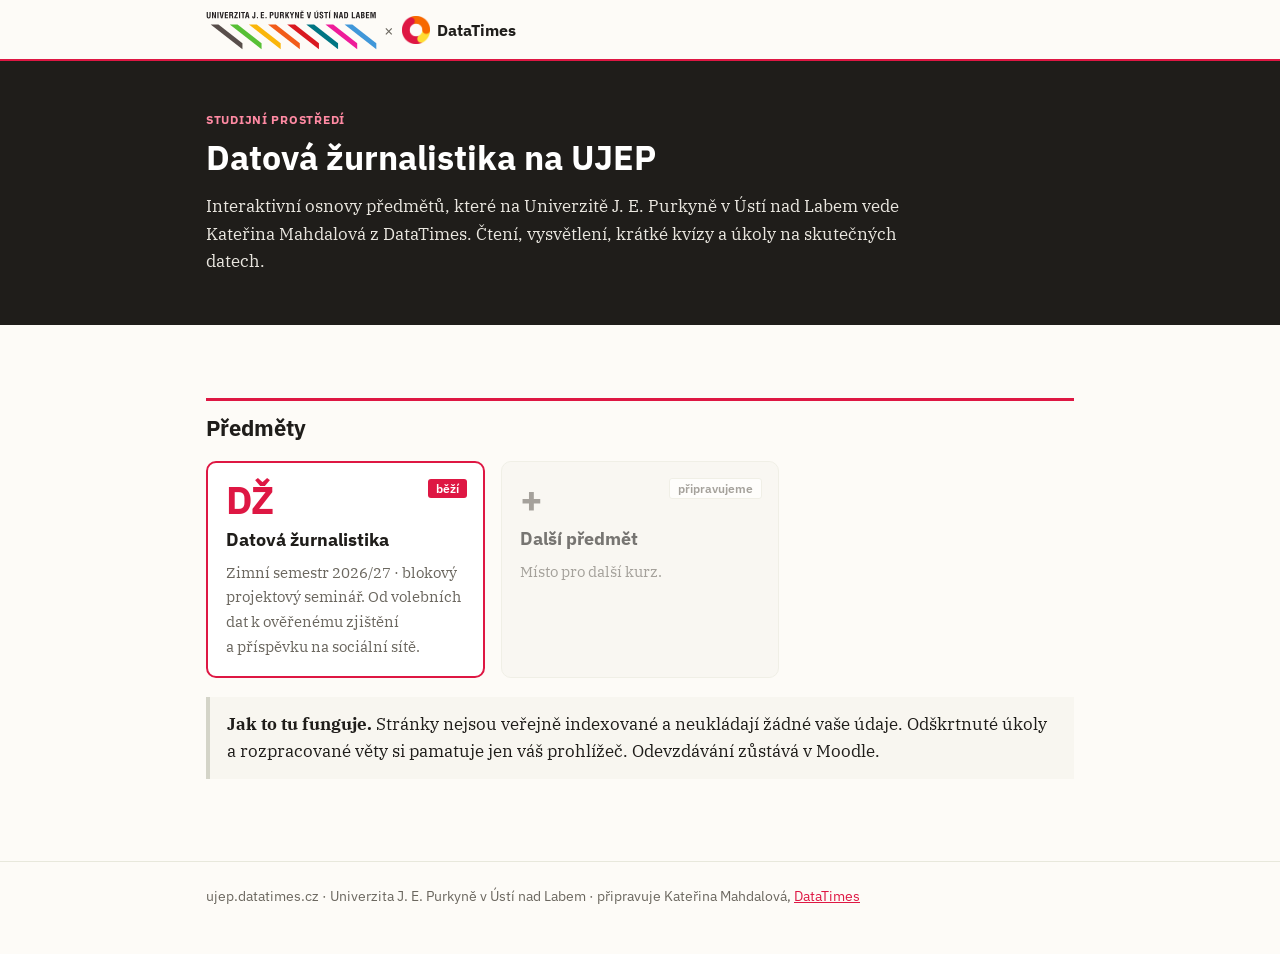
==== index.html @ 24a15c24 "Studijní prostředí UJEP × DataTimes: rozcestník, osnova DŽ, kapitoly 1 a 2 Co-Authored-By: Claude Op" ====
<!doctype html>
<html lang="cs">
<head>
<meta charset="utf-8">
<meta name="viewport" content="width=device-width, initial-scale=1">
<meta name="robots" content="noindex, nofollow">
<title>UJEP × DataTimes</title>
<link rel="preconnect" href="https://fonts.googleapis.com">
<link rel="preconnect" href="https://fonts.gstatic.com" crossorigin>
<link rel="stylesheet" href="https://fonts.googleapis.com/css2?family=IBM+Plex+Sans:wght@400;500;600;700&family=IBM+Plex+Serif:ital,wght@0,400;0,600;1,400&display=swap">
<link rel="stylesheet" href="assets/style.css">
</head>
<body>
<header class="top"><div class="wrap">
  <a class="brand" href="index.html"><img class="ujep" src="assets/ujep-logo.svg" alt="UJEP"><span class="x">×</span><img src="assets/datatimes-logo.png" alt="">DataTimes</a>
</div></header>

<section class="hero"><div class="wrap">
  <p class="lbl">Studijní prostředí</p>
  <h1>Datová žurnalistika na UJEP</h1>
  <p>Interaktivní osnovy předmětů, které na Univerzitě J. E. Purkyně v&nbsp;Ústí nad Labem vede Kateřina Mahdalová z&nbsp;DataTimes. Čtení, vysvětlení, krátké kvízy a&nbsp;úkoly na skutečných datech.</p>
</div></section>

<main class="wrap">
<h2>Předměty</h2>
<div class="tiles">
  <a class="tile now" href="datova-zurnalistika/index.html">
    <span class="badge next">běží</span>
    <span class="n">DŽ</span>
    <h3>Datová žurnalistika</h3>
    <p>Zimní semestr 2026/27 · blokový projektový seminář. Od volebních dat k&nbsp;ověřenému zjištění a&nbsp;příspěvku na sociální sítě.</p>
  </a>
  <div class="tile off">
    <span class="badge later">připravujeme</span>
    <span class="n">+</span>
    <h3>Další předmět</h3>
    <p>Místo pro další kurz.</p>
  </div>
</div>

<div class="box">
  <p><strong>Jak to tu funguje.</strong> Stránky nejsou veřejně indexované a&nbsp;neukládají žádné vaše údaje. Odškrtnuté úkoly a&nbsp;rozpracované věty si pamatuje jen váš prohlížeč. Odevzdávání zůstává v&nbsp;Moodle.</p>
</div>
</main>

<footer><div class="wrap">ujep.datatimes.cz · Univerzita J. E. Purkyně v&nbsp;Ústí nad Labem · připravuje Kateřina Mahdalová, <a href="https://www.mahdalova-skop.cz/">DataTimes</a></div></footer>
</body>
</html>
---- assets/style.css ----
/* ujep.datatimes.cz – studijní prostředí. Paleta a písma DataTimes. */
:root {
  --brand: #de1743;
  --brand-hover: #c5143c;
  --brand-tint: #fff4f6;
  --paper: #fdfbf7;
  --wash: #f8f6f0;
  --line: #e8e8dc;
  --line-strong: #d4d4c8;
  --ink: #1f1d1a;
  --muted: #6b675f;
  --teal: #0e839e;
  --teal-tint: #e5fdfc;
  --orange: #f76800;
  --orange-tint: #fff3e8;
  --navy: #6267a3;
  --navy-tint: #eef0fa;
  --card: #ffffff;
  --sans: 'IBM Plex Sans', system-ui, sans-serif;
  --serif: 'IBM Plex Serif', Georgia, serif;
}
* { box-sizing: border-box; }
html { -webkit-text-size-adjust: 100%; scroll-behavior: smooth; }
body { margin: 0; background: var(--paper); color: var(--ink); font: 17px/1.62 var(--serif); }
h1, h2, h3, h4, nav, .lbl, .meta, th, button, .btn, .badge, .date, .crumbs, label, input, select { font-family: var(--sans); }
a { color: var(--brand); }
a:hover { color: var(--brand-hover); }

/* Hlavička */
.top { border-bottom: 2px solid var(--brand); background: var(--paper); position: sticky; top: 0; z-index: 10; }
.top .wrap { display: flex; align-items: center; gap: 1rem; flex-wrap: wrap; padding-top: .6rem; padding-bottom: .6rem; }
.brand { display: flex; align-items: center; gap: .45rem; font: 700 1rem var(--sans); color: var(--ink); text-decoration: none; }
.brand img { height: 28px; width: 28px; }
.brand img.ujep { height: 40px; width: auto; }
.brand .x { color: var(--muted); font-weight: 400; }
.brand b { color: var(--brand); }
.qq .why ul { margin: .3rem 0 0; }
.top nav { display: flex; gap: .2rem; flex-wrap: wrap; margin-left: auto; }
.top nav a { padding: .25rem .6rem; border-radius: 4px; color: var(--ink); text-decoration: none; font-weight: 500; font-size: .9rem; }
.top nav a[aria-current] { background: var(--brand); color: #fff; }
.crumbs { font-size: .82rem; color: var(--muted); margin-bottom: 1rem; }
.crumbs a { color: var(--muted); }

.wrap { max-width: 900px; margin: 0 auto; padding-left: 16px; padding-right: 16px; }
main.wrap { padding-top: 1.6rem; padding-bottom: 4rem; }
h1 { font-size: 2.1rem; line-height: 1.12; margin: 0 0 .5rem; }
h2 { font-size: 1.4rem; line-height: 1.25; margin: 3rem 0 .8rem; padding-top: .8rem; border-top: 3px solid var(--brand); scroll-margin-top: 4rem; }
h3 { font-size: 1.08rem; margin: 1.6rem 0 .4rem; }
.sub { color: var(--muted); margin: 0 0 1.5rem; font-family: var(--sans); }
.lead { font-size: 1.14rem; }
ul, ol { padding-left: 1.3rem; }
li { margin: .25rem 0; }
.lbl { font: 700 .75rem var(--sans); letter-spacing: .06em; text-transform: uppercase; color: var(--brand); }
.num { font-family: var(--sans); font-variant-numeric: tabular-nums; }

/* Hero */
.hero { background: var(--ink); color: #fff; padding: 2.4rem 0 2rem; }
.hero h1 { color: #fff; }
.hero .lbl { color: #ff8aa3; }
.hero p { color: #e9e6df; max-width: 46rem; }
.hero .crumbs, .hero .crumbs a { color: #bdb8ad; }

/* Rámečky */
.key, .box, .tip, .warn, .task, .deep { padding: .85rem 1.05rem; margin: 1.1rem 0; border-left: 4px solid; }
.key { background: var(--brand-tint); border-color: var(--brand); }
.box { background: var(--wash); border-color: var(--line-strong); }
.tip { background: var(--teal-tint); border-color: var(--teal); }
.warn { background: var(--orange-tint); border-color: var(--orange); }
.task { background: var(--card); border: 2px solid var(--ink); border-left-width: 8px; }
.deep { background: var(--navy-tint); border-color: var(--navy); }
.key > :first-child, .box > :first-child, .tip > :first-child, .warn > :first-child, .task > :first-child, .deep > :first-child { margin-top: 0; }
.key > :last-child, .box > :last-child, .tip > :last-child, .warn > :last-child, .task > :last-child, .deep > :last-child { margin-bottom: 0; }
.tag { display: inline-block; font: 700 .7rem var(--sans); letter-spacing: .06em; text-transform: uppercase; padding: .1rem .45rem; border-radius: 3px; margin-bottom: .35rem; }
.task .tag { background: var(--ink); color: #fff; }
.deep .tag { background: var(--navy); color: #fff; }
.tip .tag { background: var(--teal); color: #fff; }
.warn .tag { background: var(--orange); color: #fff; }
.key .tag { background: var(--brand); color: #fff; }

/* Dlaždice (rozcestník, osnova) */
.tiles { display: grid; grid-template-columns: repeat(auto-fill, minmax(250px, 1fr)); gap: 1rem; margin: 1.2rem 0; }
.tile { display: flex; flex-direction: column; background: var(--card); border: 1px solid var(--line); border-radius: 10px; padding: 1.1rem 1.15rem; color: var(--ink); text-decoration: none; position: relative; min-height: 170px; }
a.tile:hover { border-color: var(--brand); box-shadow: 0 4px 16px rgba(31,29,26,.08); color: var(--ink); }
.tile .n { font: 700 2.4rem/1 var(--sans); color: var(--brand); margin-bottom: .4rem; }
.tile h3 { margin: 0 0 .35rem; font-size: 1.1rem; }
.tile p { margin: 0; font-size: .95rem; color: var(--muted); }
.tile .badge { position: absolute; top: 1rem; right: 1rem; }
.tile.off { opacity: .6; background: var(--wash); }
.tile.off .n { color: var(--muted); }
.tile.now { border: 2px solid var(--brand); }
.badge { display: inline-block; font: 600 .72rem var(--sans); padding: .1rem .5rem; border-radius: 3px; }
.badge.done { background: var(--teal-tint); color: var(--teal); }
.badge.next { background: var(--brand); color: #fff; }
.badge.later { background: var(--card); color: var(--muted); border: 1px solid var(--line); }

/* Obsah kapitoly */
.toc { background: var(--card); border: 1px solid var(--line); border-radius: 10px; padding: 1rem 1.2rem; margin: 1.5rem 0; }
.toc ol { margin: .4rem 0 0; padding-left: 1.4rem; font-family: var(--sans); font-size: .95rem; }
.toc li { margin: .3rem 0; }
.toc .t { color: var(--muted); font-size: .82rem; margin-left: .3rem; }
.progress { height: 4px; background: var(--brand); position: fixed; top: 0; left: 0; width: 0; z-index: 20; }

/* Úkoly k odškrtnutí */
.tasks { list-style: none; padding: 0; margin: 1rem 0; }
.tasks li { display: grid; grid-template-columns: auto 1fr; gap: .2rem .8rem; align-items: start; background: var(--card); border: 1px solid var(--line); border-radius: 6px; padding: .7rem .9rem; margin: .5rem 0; }
.tasks input { width: 1.2rem; height: 1.2rem; margin-top: .25rem; accent-color: var(--teal); }
.tasks .what { font-weight: 600; font-family: var(--sans); }
.tasks .how { grid-column: 2; font-size: .95rem; color: var(--muted); }
.tasks li.checked .what { text-decoration: line-through; color: var(--muted); }

/* Tabulky */
table { width: 100%; border-collapse: collapse; font-size: .94rem; background: var(--card); }
th, td { text-align: left; vertical-align: top; padding: .5rem .6rem; border-bottom: 1px solid var(--line); }
th { background: var(--wash); font-weight: 600; }
td.r, th.r { text-align: right; font-family: var(--sans); font-variant-numeric: tabular-nums; }
.table-wrap { overflow-x: auto; margin: 1rem 0; }
code { background: var(--wash); padding: .05rem .35rem; border-radius: 3px; font-size: .86em; overflow-wrap: anywhere; }
pre { background: var(--ink); color: #f3f0e8; padding: .8rem 1rem; border-radius: 6px; overflow-x: auto; font-size: .85rem; }

/* Tlačítka a formuláře */
.btn, button { display: inline-block; font: 600 .93rem var(--sans); padding: .5rem .95rem; border-radius: 5px; border: 1px solid var(--brand); background: var(--brand); color: #fff; text-decoration: none; cursor: pointer; }
.btn:hover, button:hover { background: var(--brand-hover); color: #fff; }
.btn.ghost, button.ghost { background: transparent; color: var(--brand); }
input[type=text], input[type=number] { font-size: .95rem; padding: .4rem .5rem; border: 1px solid var(--line-strong); border-radius: 4px; background: var(--card); color: var(--ink); width: 100%; }
.form { display: grid; grid-template-columns: 1fr 1fr; gap: .6rem .9rem; margin: .8rem 0; }
.form label { font-size: .82rem; font-weight: 600; color: var(--muted); display: block; }
.form .full { grid-column: 1 / -1; }

/* Mikrokvíz */
.quiz { background: var(--card); border: 2px solid var(--teal); border-radius: 10px; padding: 1rem 1.15rem; margin: 1.8rem 0; }
.quiz > .lbl { color: var(--teal); }
.quiz h3 { margin: .1rem 0 .6rem; }
.qq { border: 0; padding: 0; margin: 1rem 0 0; }
.qq legend { font: 600 1rem/1.4 var(--sans); padding: 0; margin-bottom: .45rem; }
.qq button { display: block; width: 100%; text-align: left; background: var(--wash); color: var(--ink); border: 1px solid var(--line); margin: .3rem 0; font-weight: 500; }
.qq button:hover { background: var(--teal-tint); color: var(--ink); }
.qq button.right { background: var(--teal-tint); border-color: var(--teal); }
.qq button.wrong { background: var(--brand-tint); border-color: var(--brand); }
.qq.done button { cursor: default; }
.qq .why { display: none; margin: .4rem 0 0; padding: .55rem .8rem; background: var(--wash); border-left: 3px solid var(--teal); font-size: .94rem; }
.qq.done .why { display: block; }
.quiz .score { margin-top: 1rem; font: 600 .95rem var(--sans); color: var(--teal); min-height: 1.2em; }

/* Kalkulačka koalic, stavitel věty */
.tool { background: var(--card); border: 1px solid var(--line-strong); border-radius: 10px; padding: 1rem 1.15rem; margin: 1.5rem 0; }
.tool > .lbl { color: var(--navy); }
.seats { display: grid; grid-template-columns: 1fr 90px; gap: .35rem .6rem; align-items: center; margin: .7rem 0; }
.coal-out { font-family: var(--sans); font-size: .95rem; }
.coal-out .ok { display: inline-block; background: var(--teal-tint); border: 1px solid var(--teal); border-radius: 4px; padding: .15rem .5rem; margin: .2rem .3rem .2rem 0; }
.draft { background: var(--wash); border: 1px dashed var(--line-strong); padding: .8rem 1rem; border-radius: 6px; font-size: 1.02rem; min-height: 3rem; }

/* Velká čísla */
.stats { display: grid; grid-template-columns: repeat(auto-fit, minmax(180px, 1fr)); gap: .8rem; margin: 1.2rem 0; }
.stat { background: var(--card); border: 1px solid var(--line); border-radius: 8px; padding: .8rem 1rem; }
.stat b { display: block; font: 700 1.7rem/1.1 var(--sans); color: var(--brand); font-variant-numeric: tabular-nums; }
.stat span { font: .88rem/1.35 var(--sans); color: var(--muted); }

/* Kroky */
.steps { counter-reset: s; list-style: none; padding: 0; }
.steps > li { counter-increment: s; position: relative; padding-left: 2.6rem; margin: .9rem 0; }
.steps > li::before { content: counter(s); position: absolute; left: 0; top: 0; width: 1.9rem; height: 1.9rem; border-radius: 50%; background: var(--ink); color: #fff; font: 700 .95rem/1.9rem var(--sans); text-align: center; }

details { background: var(--card); border: 1px solid var(--line); border-radius: 6px; padding: .6rem .9rem; margin: .8rem 0; }
details summary { cursor: pointer; font: 600 .97rem var(--sans); }
details[open] summary { margin-bottom: .5rem; }

.pager { display: flex; justify-content: space-between; gap: 1rem; margin-top: 3rem; padding-top: 1rem; border-top: 1px solid var(--line); font-family: var(--sans); }

footer { border-top: 1px solid var(--line); color: var(--muted); font: .85rem/1.5 var(--sans); padding: 1.5rem 0 3rem; }

@media (max-width: 600px) {
  h1 { font-size: 1.65rem; }
  .top nav { margin-left: 0; }
  .form { grid-template-columns: 1fr; }
}
@media print {
  .top, .progress, .quiz .score, button { display: none; }
  .quiz, .tool, .tasks li, .task { break-inside: avoid; }
}
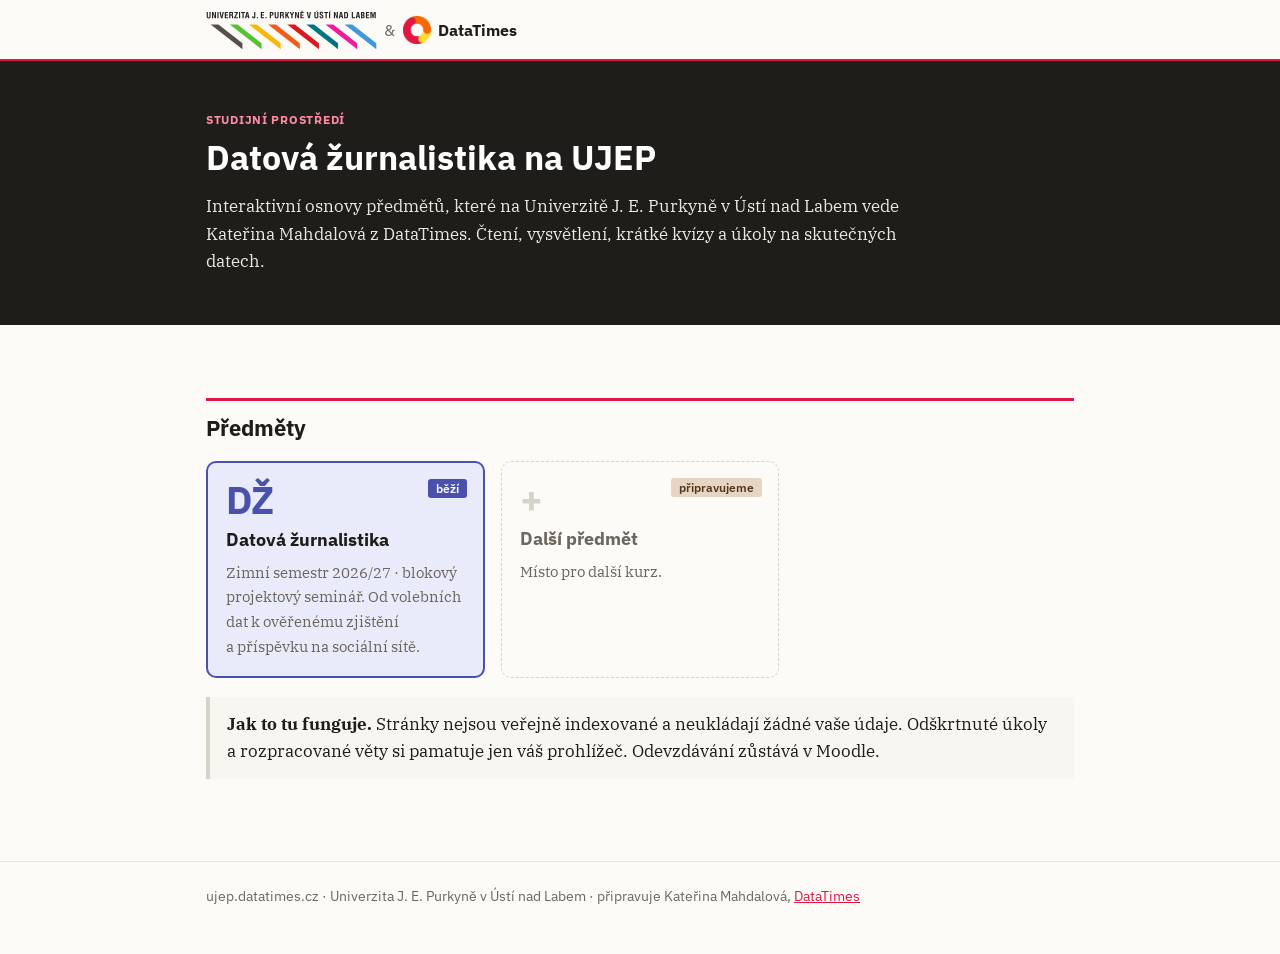
==== commit 47e50975: "Hlavička: UJEP & DataTimes místo × Co-Authored-By: Claude Opus 5.5 <noreply@anthropic.com>" ====
--- a/index.html
+++ b/index.html
@@ -4,7 +4,7 @@
 <meta charset="utf-8">
 <meta name="viewport" content="width=device-width, initial-scale=1">
 <meta name="robots" content="noindex, nofollow">
-<title>UJEP × DataTimes</title>
+<title>UJEP &amp; DataTimes</title>
 <link rel="preconnect" href="https://fonts.googleapis.com">
 <link rel="preconnect" href="https://fonts.gstatic.com" crossorigin>
 <link rel="stylesheet" href="https://fonts.googleapis.com/css2?family=IBM+Plex+Sans:wght@400;500;600;700&family=IBM+Plex+Serif:ital,wght@0,400;0,600;1,400&display=swap">
@@ -12,7 +12,7 @@
 </head>
 <body>
 <header class="top"><div class="wrap">
-  <a class="brand" href="index.html"><img class="ujep" src="assets/ujep-logo.svg" alt="UJEP"><span class="x">×</span><img src="assets/datatimes-logo.png" alt="">DataTimes</a>
+  <a class="brand" href="index.html"><img class="ujep" src="assets/ujep-logo.svg" alt="UJEP"><span class="x">&amp;</span><img src="assets/datatimes-logo.png" alt="">DataTimes</a>
 </div></header>
 
 <section class="hero"><div class="wrap">
--- a/assets/style.css
+++ b/assets/style.css
@@ -16,6 +16,13 @@
   --navy: #6267a3;
   --navy-tint: #eef0fa;
   --card: #ffffff;
+  --green: #639e0a;        /* brandForestGreen.5 */
+  --green-tint: #eaf7d6;   /* brandForestGreen.0 */
+  --green-ink: #3d5f06;    /* brandForestGreen.7 */
+  --blue: #4a51ab;         /* brandRoyalBlue.6 */
+  --blue-tint: #e9ebfa;    /* brandRoyalBlue.0 */
+  --choc-tint: #e6d5c3;    /* brandChocolate.1 */
+  --choc-ink: #53361e;     /* brandChocolate.7 */
   --sans: 'IBM Plex Sans', system-ui, sans-serif;
   --serif: 'IBM Plex Serif', Georgia, serif;
 }
@@ -85,13 +92,20 @@
 .tile h3 { margin: 0 0 .35rem; font-size: 1.1rem; }
 .tile p { margin: 0; font-size: .95rem; color: var(--muted); }
 .tile .badge { position: absolute; top: 1rem; right: 1rem; }
-.tile.off { opacity: .6; background: var(--wash); }
-.tile.off .n { color: var(--muted); }
-.tile.now { border: 2px solid var(--brand); }
+/* Stavy: proběhlo = béžová + zelený štítek, nyní = modrá, připravujeme = nejsvětlejší béžová */
+.tile.past { background: var(--wash); }
+.tile.past .n { color: var(--green); }
+a.tile.past:hover { border-color: var(--green); }
+.tile.now { border: 2px solid var(--blue); background: var(--blue-tint); }
+.tile.now .n { color: var(--blue); }
+a.tile.now:hover { border-color: var(--blue); }
+.tile.off { background: var(--paper); border-style: dashed; border-color: var(--line-strong); }
+.tile.off .n { color: var(--line-strong); }
+.tile.off h3, .tile.off p { color: var(--muted); }
 .badge { display: inline-block; font: 600 .72rem var(--sans); padding: .1rem .5rem; border-radius: 3px; }
-.badge.done { background: var(--teal-tint); color: var(--teal); }
-.badge.next { background: var(--brand); color: #fff; }
-.badge.later { background: var(--card); color: var(--muted); border: 1px solid var(--line); }
+.badge.done { background: var(--green-tint); color: var(--green-ink); }
+.badge.next { background: var(--blue); color: #fff; }
+.badge.later { background: var(--choc-tint); color: var(--choc-ink); }
 
 /* Obsah kapitoly */
 .toc { background: var(--card); border: 1px solid var(--line); border-radius: 10px; padding: 1rem 1.2rem; margin: 1.5rem 0; }
@@ -160,6 +174,12 @@
 .steps > li { counter-increment: s; position: relative; padding-left: 2.6rem; margin: .9rem 0; }
 .steps > li::before { content: counter(s); position: absolute; left: 0; top: 0; width: 1.9rem; height: 1.9rem; border-radius: 50%; background: var(--ink); color: #fff; font: 700 .95rem/1.9rem var(--sans); text-align: center; }
 
+/* Ukázkové grafy vedle sebe */
+.figs { display: grid; grid-template-columns: repeat(auto-fit, minmax(260px, 1fr)); gap: 1rem; margin: 1.2rem 0 .3rem; }
+.figs figure { margin: 0; background: var(--card); border: 1px solid var(--line); border-radius: 8px; padding: .7rem .8rem; }
+.figs svg, .figs img { width: 100%; height: auto; display: block; font-family: var(--sans); }
+.figs figcaption { font: .88rem/1.4 var(--sans); color: var(--muted); margin-top: .3rem; }
+
 details { background: var(--card); border: 1px solid var(--line); border-radius: 6px; padding: .6rem .9rem; margin: .8rem 0; }
 details summary { cursor: pointer; font: 600 .97rem var(--sans); }
 details[open] summary { margin-bottom: .5rem; }
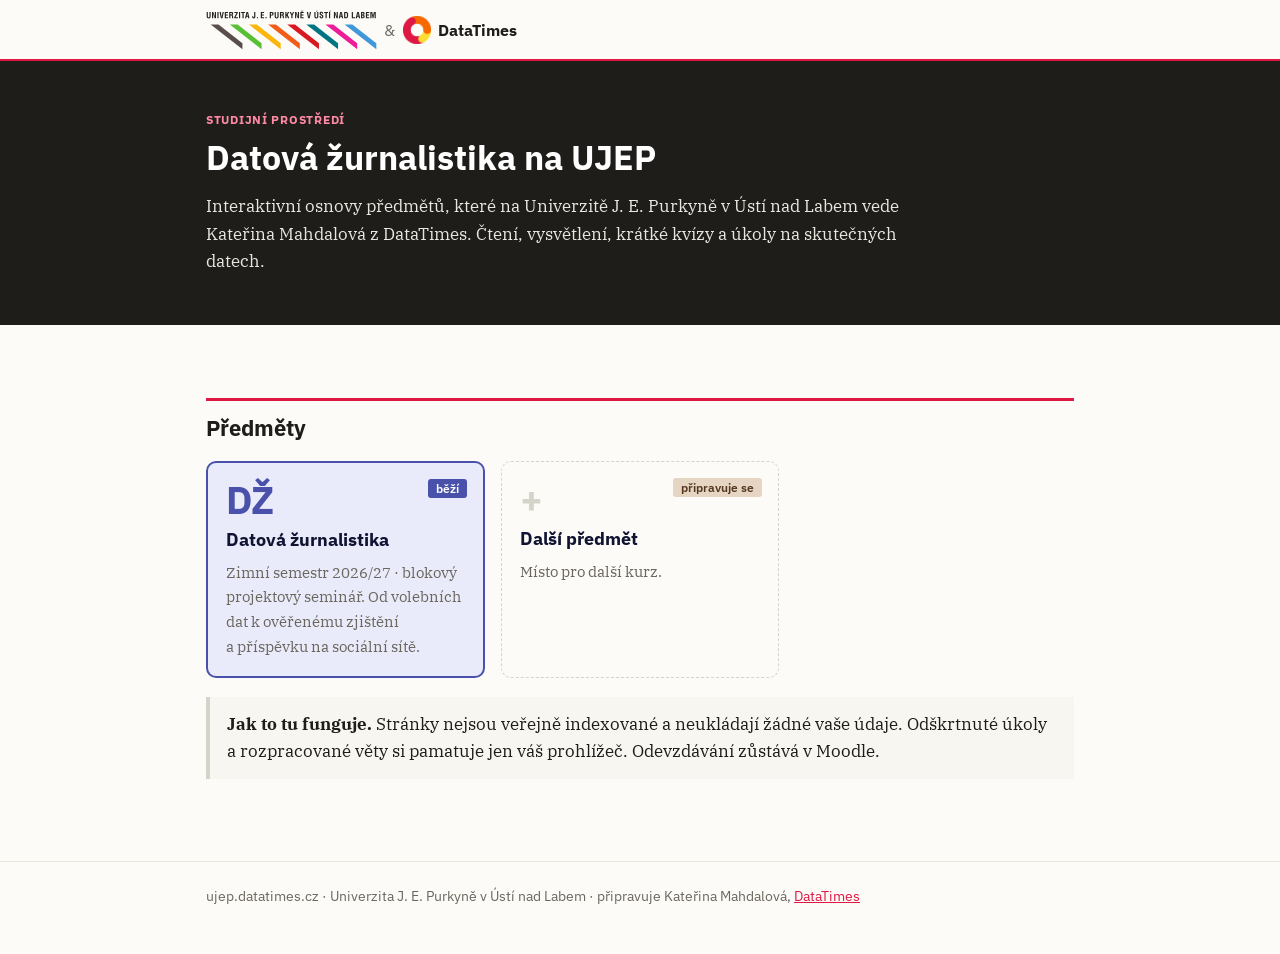
==== commit 89329c5b: "Osnova: štítek „připravuje se“, titulky kapitol v Ink Blue (sjednoceno s Moodle) Co-Authored-By: Cla" ====
--- a/index.html
+++ b/index.html
@@ -31,7 +31,7 @@
     <p>Zimní semestr 2026/27 · blokový projektový seminář. Od volebních dat k&nbsp;ověřenému zjištění a&nbsp;příspěvku na sociální sítě.</p>
   </a>
   <div class="tile off">
-    <span class="badge later">připravujeme</span>
+    <span class="badge later">připravuje se</span>
     <span class="n">+</span>
     <h3>Další předmět</h3>
     <p>Místo pro další kurz.</p>
--- a/assets/style.css
+++ b/assets/style.css
@@ -16,6 +16,7 @@
   --navy: #6267a3;
   --navy-tint: #eef0fa;
   --card: #ffffff;
+  --ink-blue: #101432;    /* brandNavy.9, titulky kapitol */
   --green: #639e0a;        /* brandForestGreen.5 */
   --green-tint: #eaf7d6;   /* brandForestGreen.0 */
   --green-ink: #3d5f06;    /* brandForestGreen.7 */
@@ -89,7 +90,7 @@
 .tile { display: flex; flex-direction: column; background: var(--card); border: 1px solid var(--line); border-radius: 10px; padding: 1.1rem 1.15rem; color: var(--ink); text-decoration: none; position: relative; min-height: 170px; }
 a.tile:hover { border-color: var(--brand); box-shadow: 0 4px 16px rgba(31,29,26,.08); color: var(--ink); }
 .tile .n { font: 700 2.4rem/1 var(--sans); color: var(--brand); margin-bottom: .4rem; }
-.tile h3 { margin: 0 0 .35rem; font-size: 1.1rem; }
+.tile h3 { margin: 0 0 .35rem; font-size: 1.1rem; color: var(--ink-blue); }
 .tile p { margin: 0; font-size: .95rem; color: var(--muted); }
 .tile .badge { position: absolute; top: 1rem; right: 1rem; }
 /* Stavy: proběhlo = béžová + zelený štítek, nyní = modrá, připravujeme = nejsvětlejší béžová */
@@ -101,7 +102,7 @@
 a.tile.now:hover { border-color: var(--blue); }
 .tile.off { background: var(--paper); border-style: dashed; border-color: var(--line-strong); }
 .tile.off .n { color: var(--line-strong); }
-.tile.off h3, .tile.off p { color: var(--muted); }
+.tile.off p { color: var(--muted); }
 .badge { display: inline-block; font: 600 .72rem var(--sans); padding: .1rem .5rem; border-radius: 3px; }
 .badge.done { background: var(--green-tint); color: var(--green-ink); }
 .badge.next { background: var(--blue); color: #fff; }
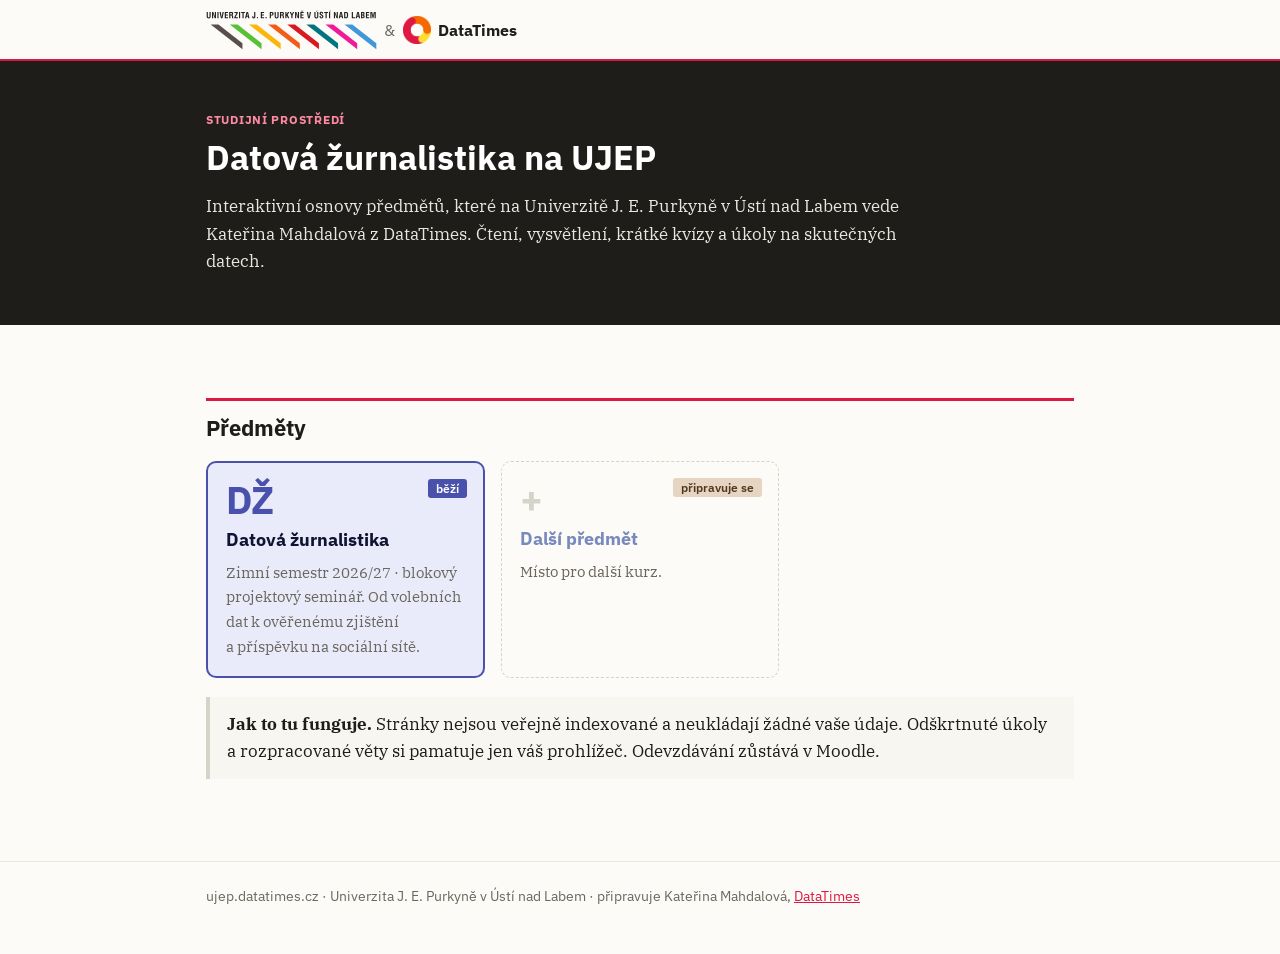
==== commit 555d4bb7: "Favicon: kolečko DataTimes na všech stránkách Co-Authored-By: Claude Opus 5.5 <noreply@anthropic.com" ====
--- a/index.html
+++ b/index.html
@@ -5,6 +5,8 @@
 <meta name="viewport" content="width=device-width, initial-scale=1">
 <meta name="robots" content="noindex, nofollow">
 <title>UJEP &amp; DataTimes</title>
+<link rel="icon" href="assets/favicon.svg" type="image/svg+xml">
+<link rel="apple-touch-icon" href="assets/datatimes-logo.png">
 <link rel="preconnect" href="https://fonts.googleapis.com">
 <link rel="preconnect" href="https://fonts.gstatic.com" crossorigin>
 <link rel="stylesheet" href="https://fonts.googleapis.com/css2?family=IBM+Plex+Sans:wght@400;500;600;700&family=IBM+Plex+Serif:ital,wght@0,400;0,600;1,400&display=swap">
--- a/assets/style.css
+++ b/assets/style.css
@@ -102,6 +102,7 @@
 a.tile.now:hover { border-color: var(--blue); }
 .tile.off { background: var(--paper); border-style: dashed; border-color: var(--line-strong); }
 .tile.off .n { color: var(--line-strong); }
+.tile.off h3 { color: #7889be; }   /* brandNavy.5: ještě bez odkazu */
 .tile.off p { color: var(--muted); }
 .badge { display: inline-block; font: 600 .72rem var(--sans); padding: .1rem .5rem; border-radius: 3px; }
 .badge.done { background: var(--green-tint); color: var(--green-ink); }
@@ -184,6 +185,8 @@
 details { background: var(--card); border: 1px solid var(--line); border-radius: 6px; padding: .6rem .9rem; margin: .8rem 0; }
 details summary { cursor: pointer; font: 600 .97rem var(--sans); }
 details[open] summary { margin-bottom: .5rem; }
+details.komb { border: 2px solid var(--ink); border-left-width: 8px; border-radius: 0; padding: .85rem 1.05rem; margin: 1.6rem 0; scroll-margin-top: 5rem; }
+details.komb summary { font-size: 1.05rem; }
 
 .pager { display: flex; justify-content: space-between; gap: 1rem; margin-top: 3rem; padding-top: 1rem; border-top: 1px solid var(--line); font-family: var(--sans); }
 
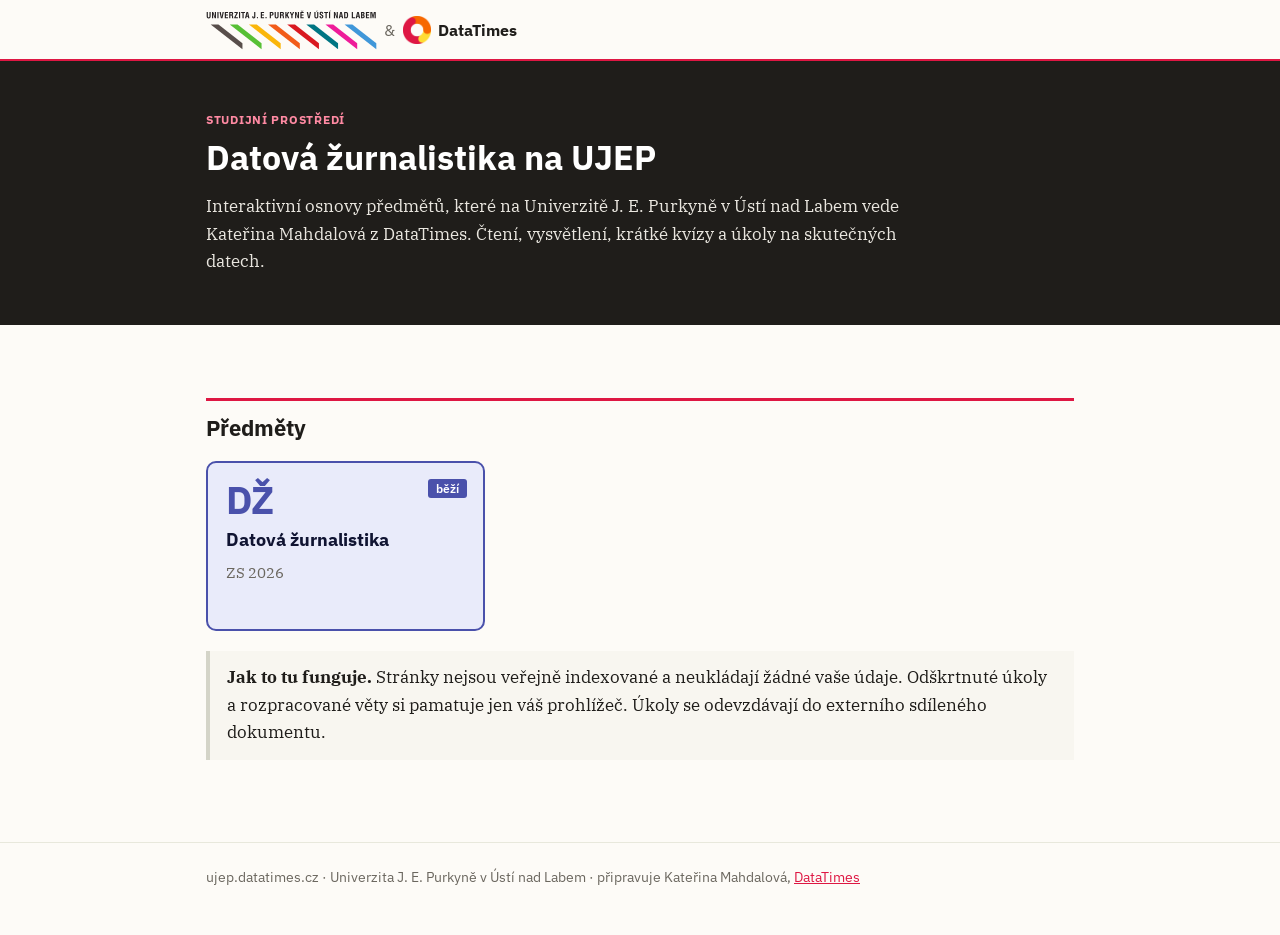
==== commit 14b6d683: "Úvodní stránka bez dalšího předmětu, ZS 2026; osnova: kapitola 3 proběhla, 4 nyní, úvod „celým proce" ====
--- a/index.html
+++ b/index.html
@@ -30,18 +30,12 @@
     <span class="badge next">běží</span>
     <span class="n">DŽ</span>
     <h3>Datová žurnalistika</h3>
-    <p>Zimní semestr 2026/27 · blokový projektový seminář. Od volebních dat k&nbsp;ověřenému zjištění a&nbsp;příspěvku na sociální sítě.</p>
+    <p>ZS 2026</p>
   </a>
-  <div class="tile off">
-    <span class="badge later">připravuje se</span>
-    <span class="n">+</span>
-    <h3>Další předmět</h3>
-    <p>Místo pro další kurz.</p>
-  </div>
 </div>
 
 <div class="box">
-  <p><strong>Jak to tu funguje.</strong> Stránky nejsou veřejně indexované a&nbsp;neukládají žádné vaše údaje. Odškrtnuté úkoly a&nbsp;rozpracované věty si pamatuje jen váš prohlížeč. Odevzdávání zůstává v&nbsp;Moodle.</p>
+  <p><strong>Jak to tu funguje.</strong> Stránky nejsou veřejně indexované a&nbsp;neukládají žádné vaše údaje. Odškrtnuté úkoly a&nbsp;rozpracované věty si pamatuje jen váš prohlížeč. Úkoly se odevzdávají do externího sdíleného dokumentu.</p>
 </div>
 </main>
 
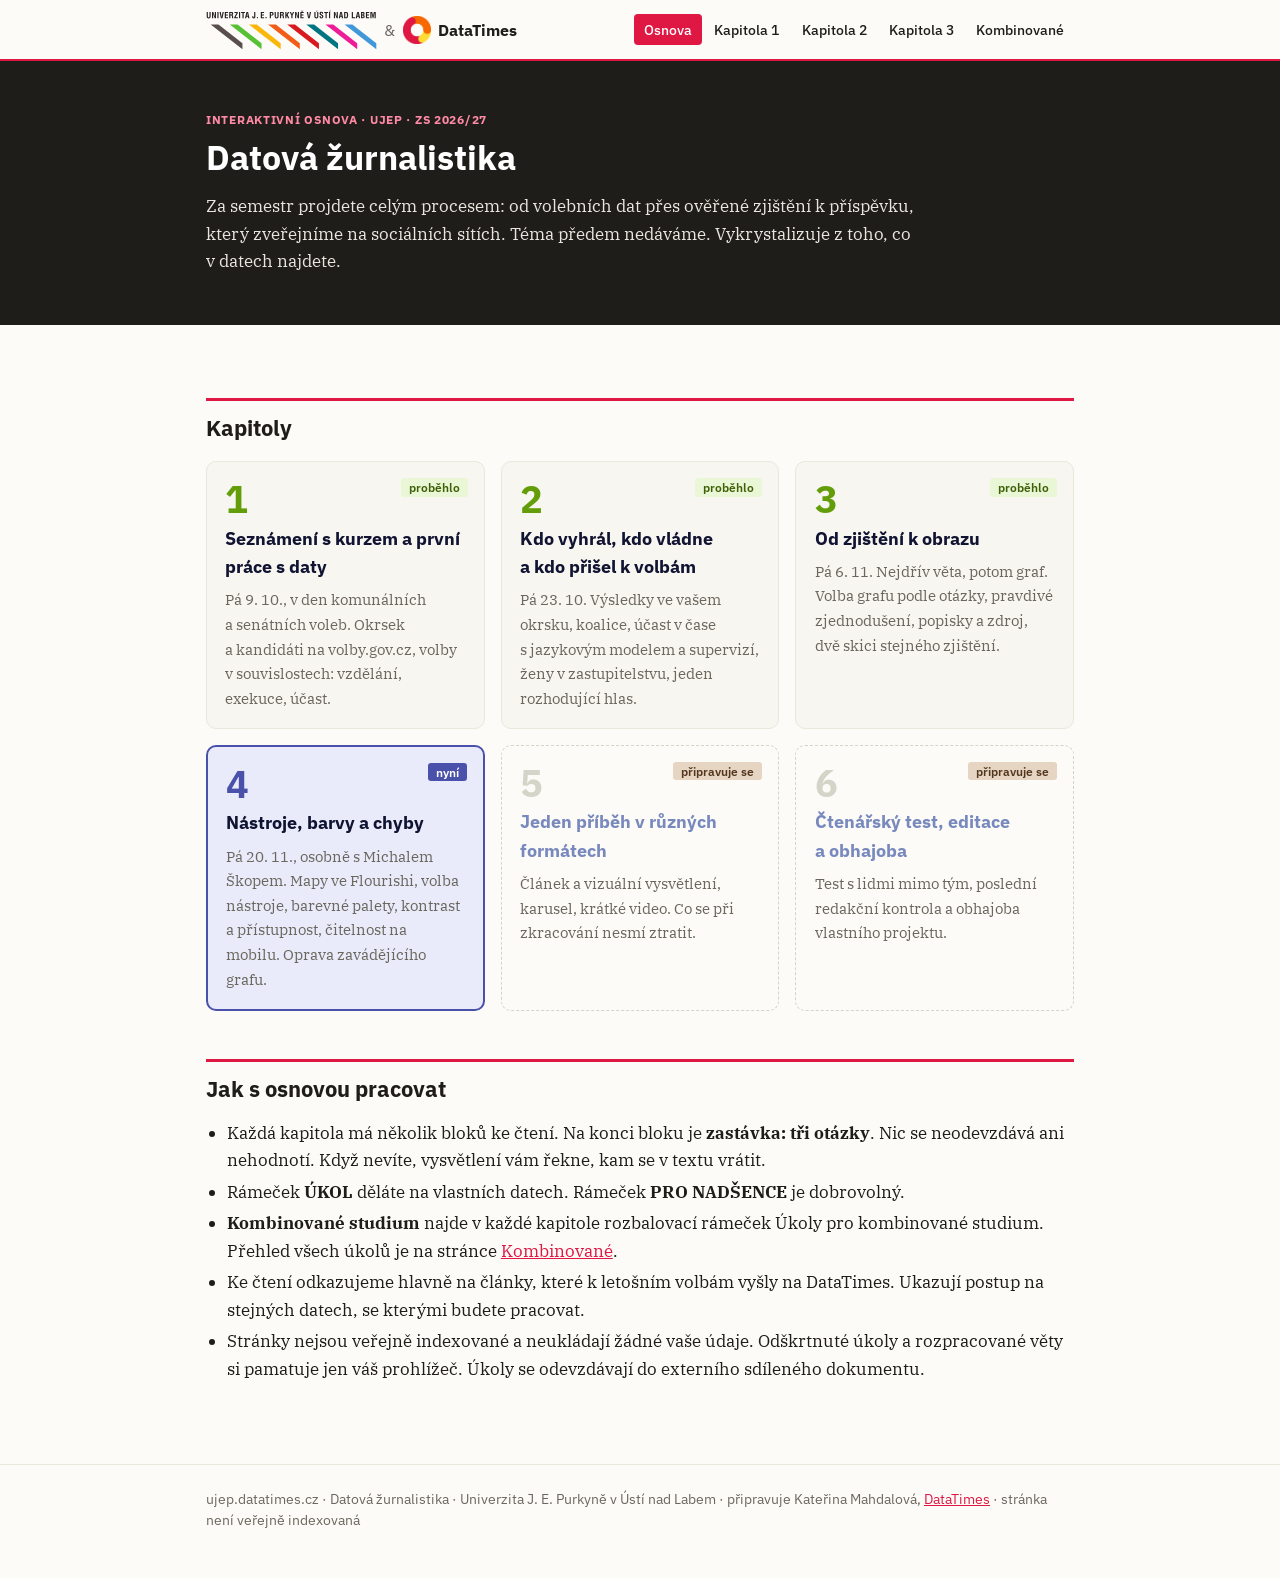
==== commit 9ce72a74: "Osnova přímo na úvodní stránce, /datova-zurnalistika/ přesměrovává; kap. 1: „kdo si to chtějí zopako" ====
--- a/index.html
+++ b/index.html
@@ -4,7 +4,7 @@
 <meta charset="utf-8">
 <meta name="viewport" content="width=device-width, initial-scale=1">
 <meta name="robots" content="noindex, nofollow">
-<title>UJEP &amp; DataTimes</title>
+<title>Datová žurnalistika · UJEP</title>
 <link rel="icon" href="assets/favicon.svg" type="image/svg+xml">
 <link rel="apple-touch-icon" href="assets/datatimes-logo.png">
 <link rel="preconnect" href="https://fonts.googleapis.com">
@@ -15,30 +15,72 @@
 <body>
 <header class="top"><div class="wrap">
   <a class="brand" href="index.html"><img class="ujep" src="assets/ujep-logo.svg" alt="UJEP"><span class="x">&amp;</span><img src="assets/datatimes-logo.png" alt="">DataTimes</a>
+  <nav>
+    <a href="index.html" aria-current="page">Osnova</a>
+    <a href="datova-zurnalistika/kapitola-1/index.html">Kapitola 1</a>
+    <a href="datova-zurnalistika/kapitola-2/index.html">Kapitola 2</a>
+    <a href="datova-zurnalistika/kapitola-3/index.html">Kapitola 3</a>
+    <a href="datova-zurnalistika/kombinovane/index.html">Kombinované</a>
+  </nav>
 </div></header>
 
 <section class="hero"><div class="wrap">
-  <p class="lbl">Studijní prostředí</p>
-  <h1>Datová žurnalistika na UJEP</h1>
-  <p>Interaktivní osnovy předmětů, které na Univerzitě J. E. Purkyně v&nbsp;Ústí nad Labem vede Kateřina Mahdalová z&nbsp;DataTimes. Čtení, vysvětlení, krátké kvízy a&nbsp;úkoly na skutečných datech.</p>
+  <p class="lbl">Interaktivní osnova · UJEP · ZS 2026/27</p>
+  <h1>Datová žurnalistika</h1>
+  <p>Za semestr projdete celým procesem: od volebních dat přes ověřené zjištění k&nbsp;příspěvku, který zveřejníme na sociálních sítích. Téma předem nedáváme. Vykrystalizuje z&nbsp;toho, co v&nbsp;datech najdete.</p>
 </div></section>
 
 <main class="wrap">
-<h2>Předměty</h2>
+<h2>Kapitoly</h2>
 <div class="tiles">
-  <a class="tile now" href="datova-zurnalistika/index.html">
-    <span class="badge next">běží</span>
-    <span class="n">DŽ</span>
-    <h3>Datová žurnalistika</h3>
-    <p>ZS 2026</p>
+  <a class="tile past" href="datova-zurnalistika/kapitola-1/index.html">
+    <span class="badge done">proběhlo</span>
+    <span class="n">1</span>
+    <h3>Seznámení s&nbsp;kurzem a&nbsp;první práce s&nbsp;daty</h3>
+    <p>Pá 9. 10., v&nbsp;den komunálních a&nbsp;senátních voleb. Okrsek a&nbsp;kandidáti na volby.gov.cz, volby v&nbsp;souvislostech: vzdělání, exekuce, účast.</p>
   </a>
+  <a class="tile past" href="datova-zurnalistika/kapitola-2/index.html">
+    <span class="badge done">proběhlo</span>
+    <span class="n">2</span>
+    <h3>Kdo vyhrál, kdo vládne a&nbsp;kdo přišel k&nbsp;volbám</h3>
+    <p>Pá 23.&nbsp;10. Výsledky ve vašem okrsku, koalice, účast v&nbsp;čase s&nbsp;jazykovým modelem a&nbsp;supervizí, ženy v&nbsp;zastupitelstvu, jeden rozhodující hlas.</p>
+  </a>
+  <a class="tile past" href="datova-zurnalistika/kapitola-3/index.html">
+    <span class="badge done">proběhlo</span>
+    <span class="n">3</span>
+    <h3>Od zjištění k&nbsp;obrazu</h3>
+    <p>Pá 6.&nbsp;11. Nejdřív věta, potom graf. Volba grafu podle otázky, pravdivé zjednodušení, popisky a&nbsp;zdroj, dvě skici stejného zjištění.</p>
+  </a>
+  <div class="tile now">
+    <span class="badge next">nyní</span>
+    <span class="n">4</span>
+    <h3>Nástroje, barvy a&nbsp;chyby</h3>
+    <p>Pá 20.&nbsp;11., osobně s&nbsp;Michalem Škopem. Mapy ve Flourishi, volba nástroje, barevné palety, kontrast a&nbsp;přístupnost, čitelnost na mobilu. Oprava zavádějícího grafu.</p>
+  </div>
+  <div class="tile off">
+    <span class="badge later">připravuje se</span>
+    <span class="n">5</span>
+    <h3>Jeden příběh v&nbsp;různých formátech</h3>
+    <p>Článek a&nbsp;vizuální vysvětlení, karusel, krátké video. Co se při zkracování nesmí ztratit.</p>
+  </div>
+  <div class="tile off">
+    <span class="badge later">připravuje se</span>
+    <span class="n">6</span>
+    <h3>Čtenářský test, editace a&nbsp;obhajoba</h3>
+    <p>Test s&nbsp;lidmi mimo tým, poslední redakční kontrola a&nbsp;obhajoba vlastního projektu.</p>
+  </div>
 </div>
 
-<div class="box">
-  <p><strong>Jak to tu funguje.</strong> Stránky nejsou veřejně indexované a&nbsp;neukládají žádné vaše údaje. Odškrtnuté úkoly a&nbsp;rozpracované věty si pamatuje jen váš prohlížeč. Úkoly se odevzdávají do externího sdíleného dokumentu.</p>
-</div>
+<h2>Jak s&nbsp;osnovou pracovat</h2>
+<ul>
+  <li>Každá kapitola má několik bloků ke čtení. Na konci bloku je <strong>zastávka: tři otázky</strong>. Nic se neodevzdává ani nehodnotí. Když nevíte, vysvětlení vám řekne, kam se v&nbsp;textu vrátit.</li>
+  <li>Rámeček <strong>ÚKOL</strong> děláte na vlastních datech. Rámeček <strong>PRO NADŠENCE</strong> je dobrovolný.</li>
+  <li><strong>Kombinované studium</strong> najde v&nbsp;každé kapitole rozbalovací rámeček Úkoly pro kombinované studium. Přehled všech úkolů je na stránce <a href="datova-zurnalistika/kombinovane/index.html">Kombinované</a>.</li>
+  <li>Ke čtení odkazujeme hlavně na články, které k&nbsp;letošním volbám vyšly na DataTimes. Ukazují postup na stejných datech, se kterými budete pracovat.</li>
+  <li>Stránky nejsou veřejně indexované a&nbsp;neukládají žádné vaše údaje. Odškrtnuté úkoly a&nbsp;rozpracované věty si pamatuje jen váš prohlížeč. Úkoly se odevzdávají do externího sdíleného dokumentu.</li>
+</ul>
 </main>
 
-<footer><div class="wrap">ujep.datatimes.cz · Univerzita J. E. Purkyně v&nbsp;Ústí nad Labem · připravuje Kateřina Mahdalová, <a href="https://www.mahdalova-skop.cz/">DataTimes</a></div></footer>
+<footer><div class="wrap">ujep.datatimes.cz · Datová žurnalistika · Univerzita J. E. Purkyně v&nbsp;Ústí nad Labem · připravuje Kateřina Mahdalová, <a href="https://www.mahdalova-skop.cz/">DataTimes</a> · stránka není veřejně indexovaná</div></footer>
 </body>
 </html>
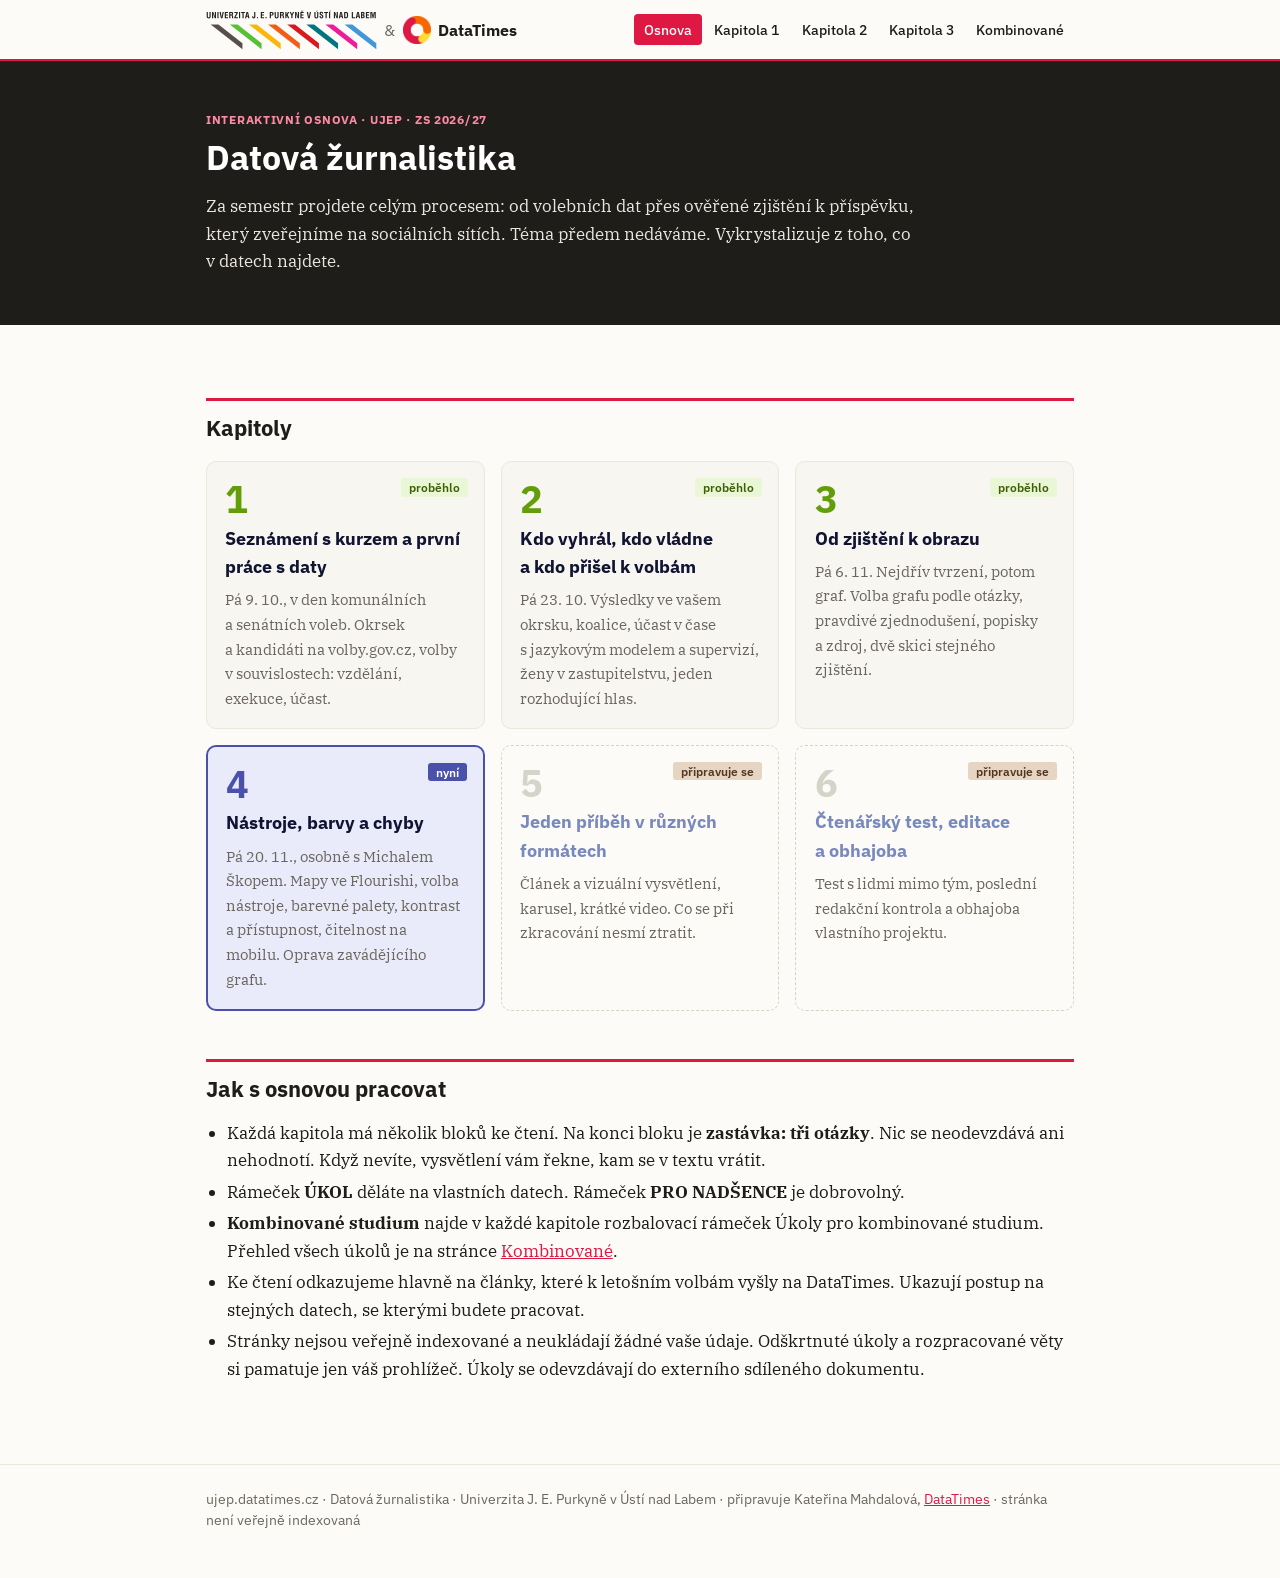
==== commit 0a3dcb63: "Kap. 2: Mariánské Lázně – shrnutí, odkaz na náš článek, rozhodnutí soudu; kap. 3: „Nejdřív tvrzení, " ====
--- a/index.html
+++ b/index.html
@@ -49,7 +49,7 @@
     <span class="badge done">proběhlo</span>
     <span class="n">3</span>
     <h3>Od zjištění k&nbsp;obrazu</h3>
-    <p>Pá 6.&nbsp;11. Nejdřív věta, potom graf. Volba grafu podle otázky, pravdivé zjednodušení, popisky a&nbsp;zdroj, dvě skici stejného zjištění.</p>
+    <p>Pá 6.&nbsp;11. Nejdřív tvrzení, potom graf. Volba grafu podle otázky, pravdivé zjednodušení, popisky a&nbsp;zdroj, dvě skici stejného zjištění.</p>
   </a>
   <div class="tile now">
     <span class="badge next">nyní</span>
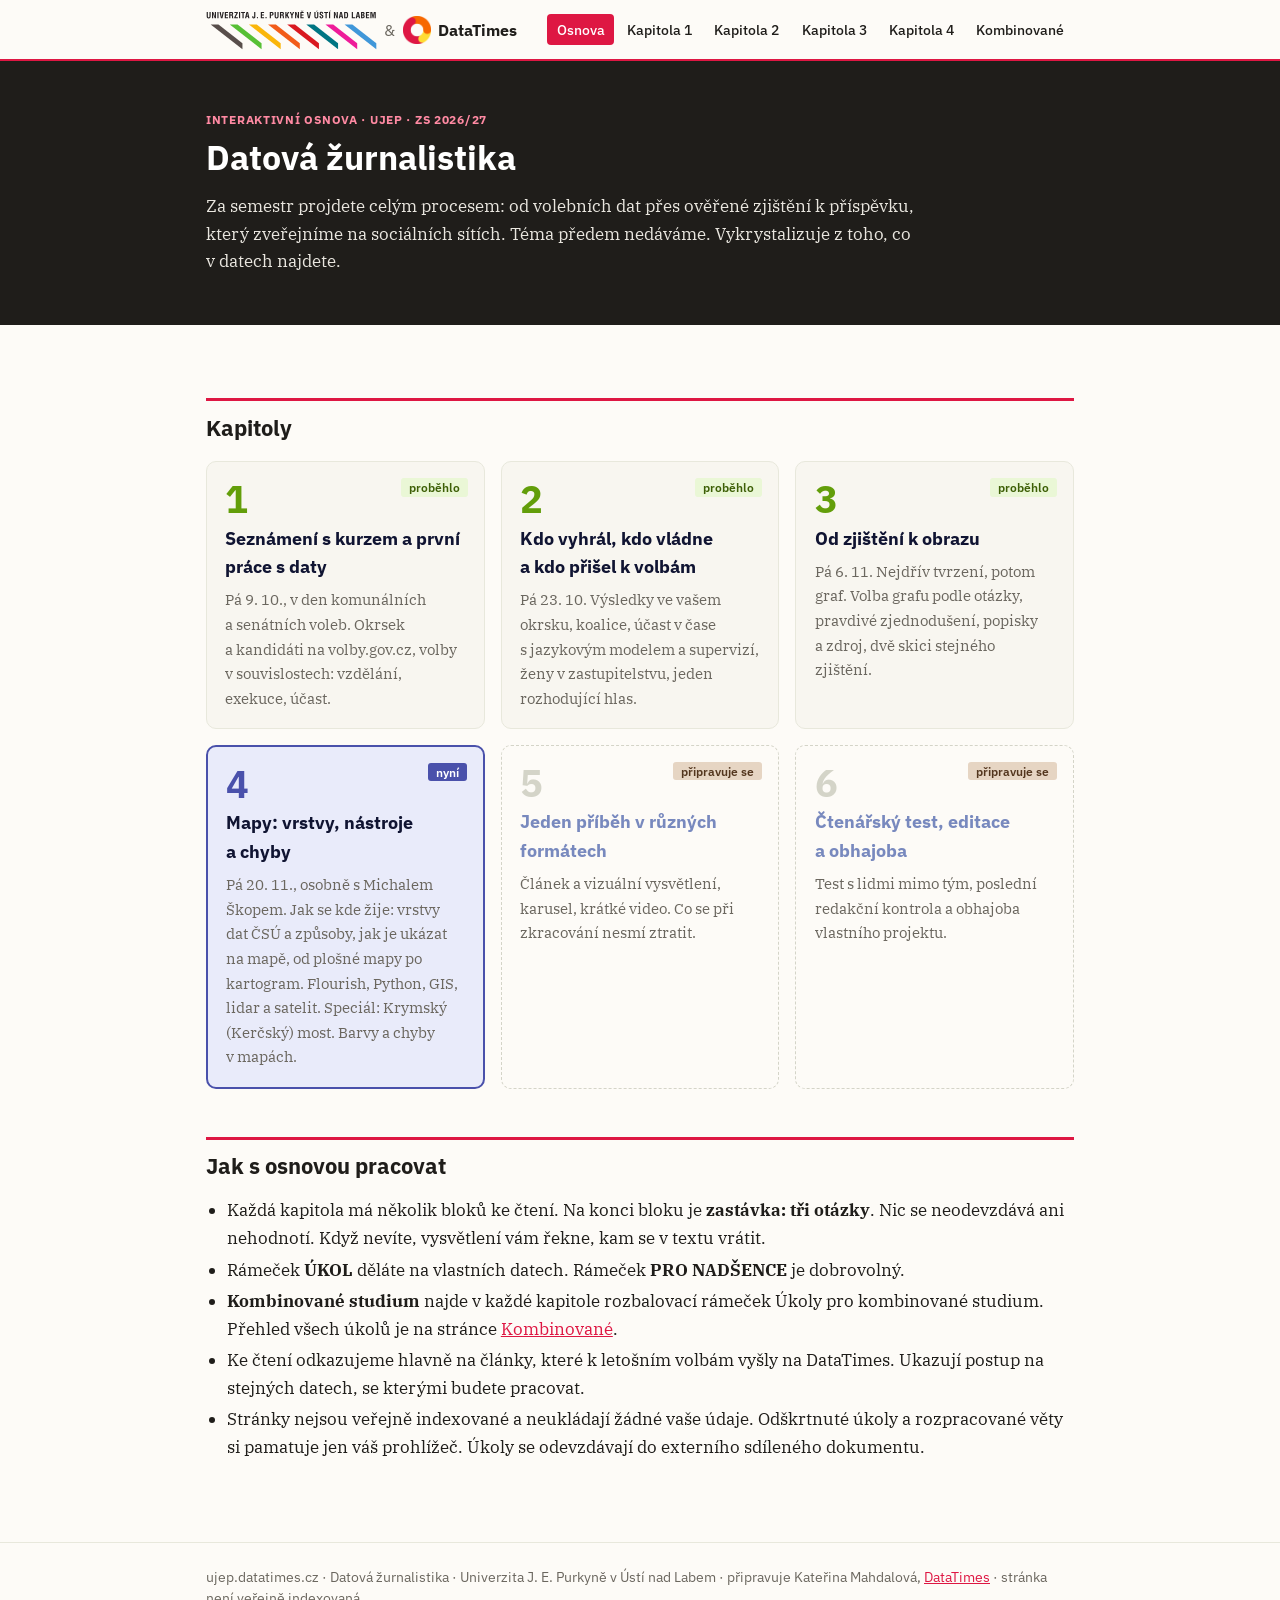
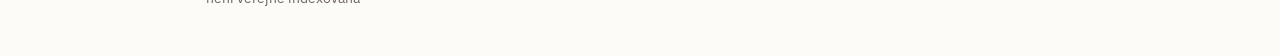
==== commit baa73b36: "Kap. 4 Mapy: vrstvy, nástroje a chyby; kap. 2 a 3 podle odevzdaných úkolů - nová kapitola 4: vrstvy " ====
--- a/index.html
+++ b/index.html
@@ -20,6 +20,7 @@
     <a href="datova-zurnalistika/kapitola-1/index.html">Kapitola 1</a>
     <a href="datova-zurnalistika/kapitola-2/index.html">Kapitola 2</a>
     <a href="datova-zurnalistika/kapitola-3/index.html">Kapitola 3</a>
+    <a href="datova-zurnalistika/kapitola-4/index.html">Kapitola 4</a>
     <a href="datova-zurnalistika/kombinovane/index.html">Kombinované</a>
   </nav>
 </div></header>
@@ -51,12 +52,12 @@
     <h3>Od zjištění k&nbsp;obrazu</h3>
     <p>Pá 6.&nbsp;11. Nejdřív tvrzení, potom graf. Volba grafu podle otázky, pravdivé zjednodušení, popisky a&nbsp;zdroj, dvě skici stejného zjištění.</p>
   </a>
-  <div class="tile now">
+  <a class="tile now" href="datova-zurnalistika/kapitola-4/index.html">
     <span class="badge next">nyní</span>
     <span class="n">4</span>
-    <h3>Nástroje, barvy a&nbsp;chyby</h3>
-    <p>Pá 20.&nbsp;11., osobně s&nbsp;Michalem Škopem. Mapy ve Flourishi, volba nástroje, barevné palety, kontrast a&nbsp;přístupnost, čitelnost na mobilu. Oprava zavádějícího grafu.</p>
-  </div>
+    <h3>Mapy: vrstvy, nástroje a&nbsp;chyby</h3>
+    <p>Pá 20.&nbsp;11., osobně s&nbsp;Michalem Škopem. Jak se kde žije: vrstvy dat ČSÚ a&nbsp;způsoby, jak je ukázat na mapě, od plošné mapy po kartogram. Flourish, Python, GIS, lidar a&nbsp;satelit. Speciál: Krymský (Kerčský) most. Barvy a&nbsp;chyby v&nbsp;mapách.</p>
+  </a>
   <div class="tile off">
     <span class="badge later">připravuje se</span>
     <span class="n">5</span>
